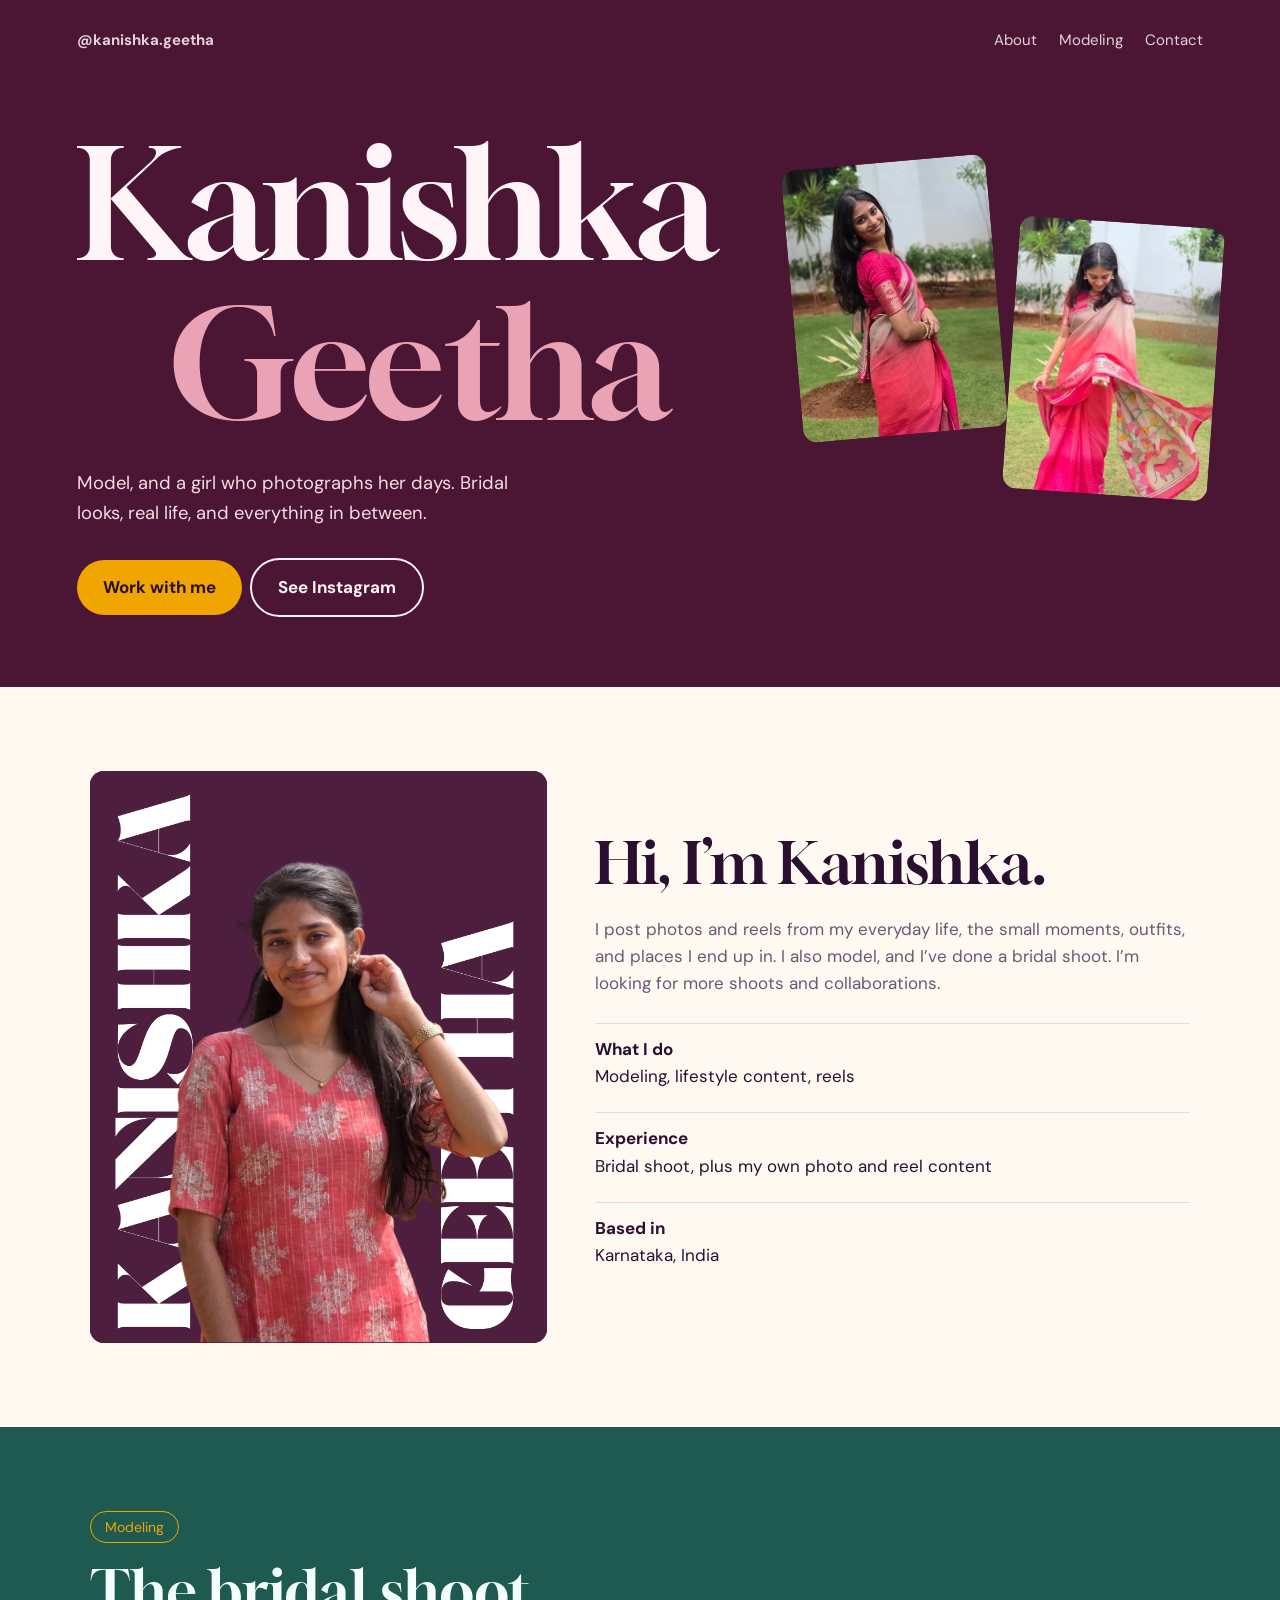
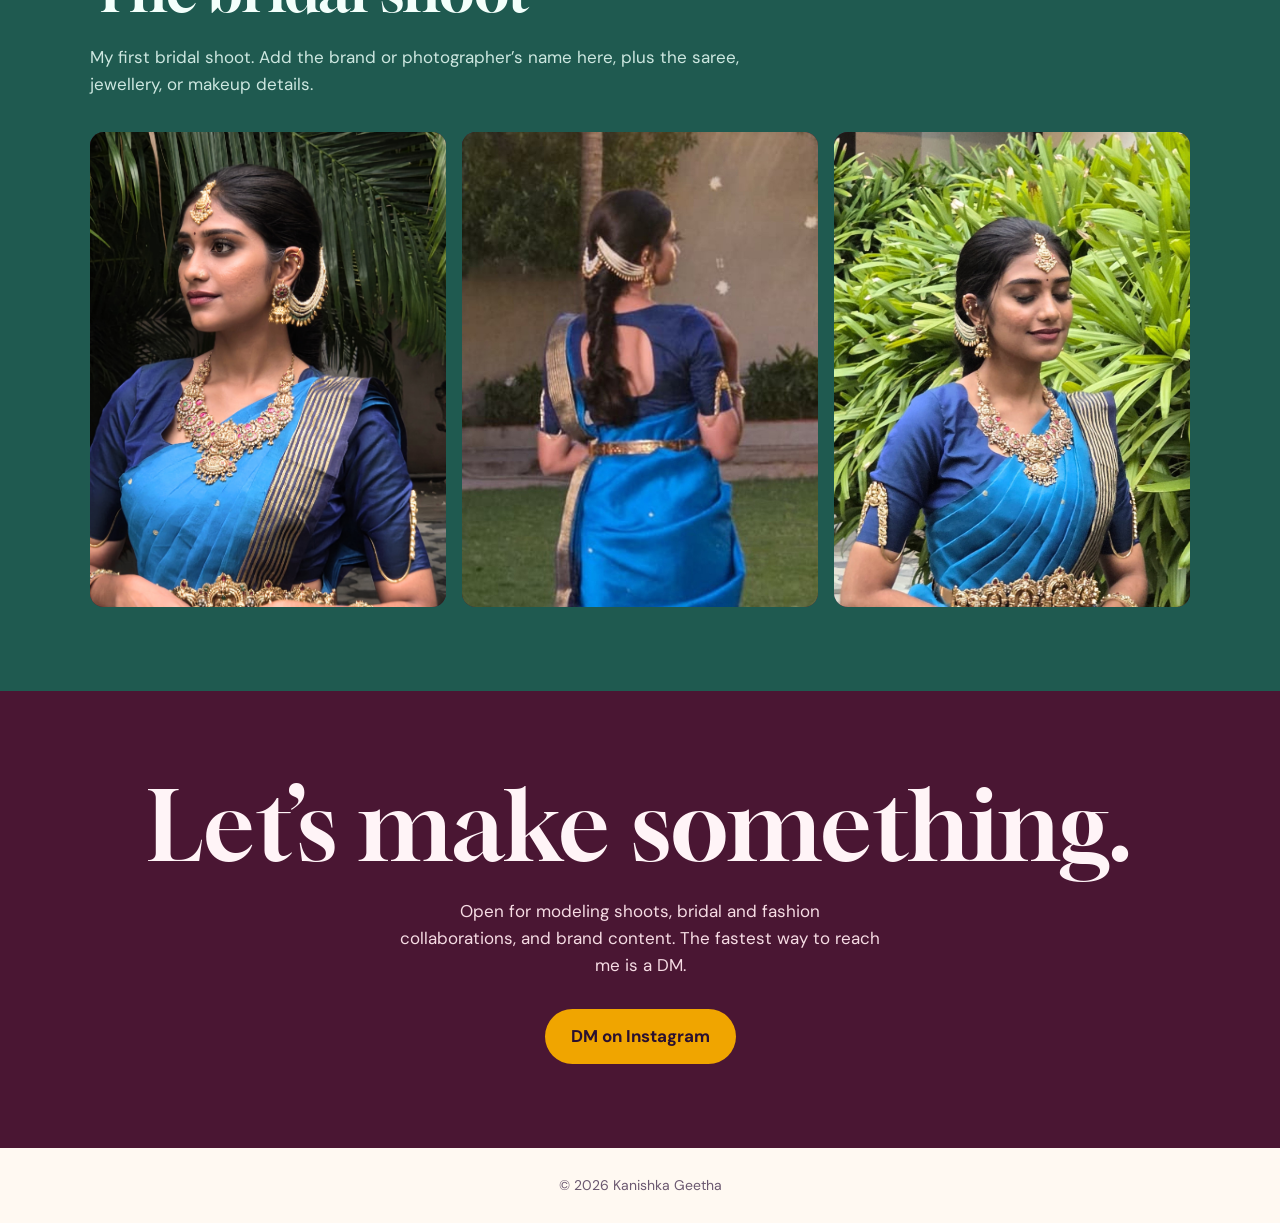
==== kanishka-portfolio/index.html @ 42a15562 "Initial commit - Instagram portfolio" ====
<!DOCTYPE html>
<html lang="en">
<head>
<meta charset="utf-8">
<meta name="viewport" content="width=device-width, initial-scale=1, viewport-fit=cover">
<title>Kanishka Geetha | Portfolio</title>
<link rel="stylesheet" href="https://fonts.googleapis.com/css2?family=Gloock&family=DM+Sans:wght@400;500;700&display=swap">
<style>
:root{
  --paper:#FFF9F2; --plum:#4A1633; --rose:#E9A3B5; --gold:#F0A500; --leaf:#1F5A50;
  --text:#2A1030; --muted:#6B5870; --line:#E9DCE3;
}
@media (prefers-color-scheme:dark){
  :root{--paper:#1B0C20;--text:#FBEFF3;--muted:#C9B3CF;--line:#432148;}
}
*{box-sizing:border-box}
html{scroll-behavior:smooth}
body{margin:0;background:var(--paper);color:var(--text);font-family:'DM Sans',system-ui,sans-serif;line-height:1.6;font-size:17px}
h1,h2{font-family:'Gloock',Georgia,serif;font-weight:400;line-height:1.05;margin:0}
a{color:inherit}
:focus-visible{outline:3px solid var(--gold);outline-offset:3px}

/* photo frames */
.ph{position:relative;display:block;border-radius:14px;overflow:hidden;background:var(--plum)}
.ph img{position:absolute;inset:0;width:100%;height:100%;object-fit:cover;object-position:center top}

/* hero */
.hero{background:var(--plum);color:#FFF4F7;padding:28px 6vw 70px;position:relative;overflow:hidden}
nav{display:flex;justify-content:space-between;flex-wrap:wrap;gap:16px;font-size:15px;margin-bottom:8vh}
nav a{text-decoration:none;opacity:.85}
nav a:hover{opacity:1}
nav .links{display:flex;gap:22px}
.hero h1{font-size:clamp(3.4rem,13vw,9.5rem);letter-spacing:-.02em;max-width:9ch}
.hero h1 span{display:block;color:var(--rose);margin-left:.6em}
.hero p{max-width:34ch;font-size:1.15rem;margin:26px 0 30px;color:#F6DCE4}
.btn{display:inline-block;background:var(--gold);color:#2A1030;font-weight:700;text-decoration:none;padding:14px 26px;border-radius:999px}
.btn.ghost{background:transparent;color:inherit;border:2px solid currentColor;margin-left:8px}
.heroframes{position:absolute;right:5vw;top:18vh;display:flex;gap:14px}
.heroframes .ph{width:clamp(110px,16vw,210px);aspect-ratio:3/4}
.heroframes .ph:nth-child(1){transform:rotate(-5deg)}
.heroframes .ph:nth-child(2){transform:translateY(60px) rotate(4deg)}
@media(max-width:760px){
  .heroframes{position:static;margin-top:40px;justify-content:center}
  .hero h1 span{margin-left:0}
}

/* sections */
section{padding:84px 6vw}
.wrap{max-width:1100px;margin:0 auto}
h2{font-size:clamp(2.2rem,5vw,3.6rem);margin-bottom:22px}
.lead{max-width:56ch;color:var(--muted)}

/* about */
.about{display:grid;grid-template-columns:1fr 1.3fr;gap:48px;align-items:center}
.about .ph{aspect-ratio:4/5}
.facts{list-style:none;padding:0;margin:26px 0 0;display:grid;gap:10px}
.facts li{padding:12px 0;border-top:1px solid var(--line)}
@media(max-width:760px){.about{grid-template-columns:1fr}}

/* bridal shoot */
.feature{background:var(--leaf);color:#F3FFFB}
.feature .lead{color:#CDE7E0}
.feature .grid{display:grid;grid-template-columns:repeat(auto-fit,minmax(200px,1fr));gap:16px;margin-top:34px}
.feature .ph{aspect-ratio:3/4}
.tag{display:inline-block;border:1.5px solid var(--gold);color:var(--gold);padding:4px 14px;border-radius:999px;font-size:14px;margin-bottom:18px}

/* everyday (for later) */
.masonry{columns:3 220px;column-gap:16px;margin-top:34px}
.masonry .ph{margin-bottom:16px;width:100%}
.masonry .ph:nth-child(3n+1){aspect-ratio:3/4}
.masonry .ph:nth-child(3n+2){aspect-ratio:1/1}
.masonry .ph:nth-child(3n){aspect-ratio:4/5}

/* reels (for later) */
.reels{display:grid;grid-template-columns:repeat(auto-fit,minmax(150px,220px));gap:16px;margin-top:34px}
.reels .ph{aspect-ratio:9/16}
.reels .ph::after{content:"";position:absolute;width:0;height:0;border-left:18px solid rgba(255,255,255,.95);border-top:11px solid transparent;border-bottom:11px solid transparent;top:14px;right:14px;filter:drop-shadow(0 1px 3px rgba(0,0,0,.5))}

/* contact */
.contact{background:var(--plum);color:#FFF4F7;text-align:center}
.contact h2{font-size:clamp(2.6rem,8vw,6rem)}
.contact p{max-width:40ch;margin:18px auto 30px;color:#F6DCE4}
footer{padding:26px 6vw;text-align:center;font-size:14px;color:var(--muted)}

@media(prefers-reduced-motion:reduce){html{scroll-behavior:auto}}
</style>
</head>
<body>

<header class="hero">
  <nav>
    <a href="#top"><strong>@kanishka.geetha</strong></a>
    <div class="links"><a href="#about">About</a><a href="#modeling">Modeling</a><a href="#contact">Contact</a></div>
  </nav>
  <h1 id="top">Kanishka<span>Geetha</span></h1>
  <p>Model, and a girl who photographs her days. Bridal looks, real life, and everything in between.</p>
  <a class="btn" href="#contact">Work with me</a><a class="btn ghost" href="https://www.instagram.com/kanishka.geetha" target="_blank" rel="noopener">See Instagram</a>
  <div class="heroframes">
    <div class="ph"><img src="images/Me%201.png" alt="Kanishka Geetha"></div>
    <div class="ph"><img src="images/Me%202.png" alt="Kanishka Geetha portrait"></div>
  </div>
</header>

<section id="about">
  <div class="wrap about">
    <div class="ph"><img src="images/Portait.jpeg" alt="Kanishka portrait"></div>
    <div>
      <h2>Hi, I’m Kanishka.</h2>
      <p class="lead">I post photos and reels from my everyday life, the small moments, outfits, and places I end up in. I also model, and I’ve done a bridal shoot. I’m looking for more shoots and collaborations.</p>
      <ul class="facts">
        <li><strong>What I do</strong><br>Modeling, lifestyle content, reels</li>
        <li><strong>Experience</strong><br>Bridal shoot, plus my own photo and reel content</li>
        <li><strong>Based in</strong><br>Karnataka, India</li>
      </ul>
    </div>
  </div>
</section>

<section id="modeling" class="feature">
  <div class="wrap">
    <span class="tag">Modeling</span>
    <h2>The bridal shoot</h2>
    <p class="lead">My first bridal shoot. Add the brand or photographer’s name here, plus the saree, jewellery, or makeup details.</p>
    <div class="grid">
      <div class="ph"><img src="images/Bridal%201.png" alt="Bridal shoot look one"></div>
      <div class="ph"><img src="images/Bridal%202.jpeg" alt="Bridal shoot look two"></div>
      <div class="ph"><img src="images/Bridal%203.jpeg" alt="Bridal shoot look three"></div>
    </div>
  </div>
</section>

<!--
  EVERYDAY SECTION (hidden for now).
  To show it: remove the opening and closing comment markers around this
  block, add your photos, and add <a href="#everyday">Everyday</a> to the nav.

<section id="everyday">
  <div class="wrap">
    <h2>Everyday, as it happens</h2>
    <p class="lead">Unplanned and unedited moments from my days.</p>
    <div class="masonry">
      <div class="ph"><img src="images/YOUR-PHOTO.jpg" alt=""></div>
    </div>
  </div>
</section>
-->

<!--
  REELS SECTION (hidden for now).
  To show it: remove the opening and closing comment markers around this
  block, put your reel cover image in the images folder, and add
  <a href="#reels">Reels</a> to the nav.

<section id="reels" style="padding-top:0">
  <div class="wrap">
    <h2>Reels</h2>
    <p class="lead">A peek at my reels. Tap one to watch it on Instagram.</p>
    <div class="reels">
      <a class="ph" href="https://www.instagram.com/kanishka.geetha" target="_blank" rel="noopener"><img src="images/YOUR-REEL-COVER.jpg" alt="Reel cover"></a>
    </div>
  </div>
</section>
-->

<section id="contact" class="contact">
  <div class="wrap">
    <h2>Let’s make something.</h2>
    <p>Open for modeling shoots, bridal and fashion collaborations, and brand content. The fastest way to reach me is a DM.</p>
    <a class="btn" href="https://www.instagram.com/kanishka.geetha" target="_blank" rel="noopener">DM on Instagram</a>
  </div>
</section>

<footer>© 2026 Kanishka Geetha</footer>

</body>
</html>
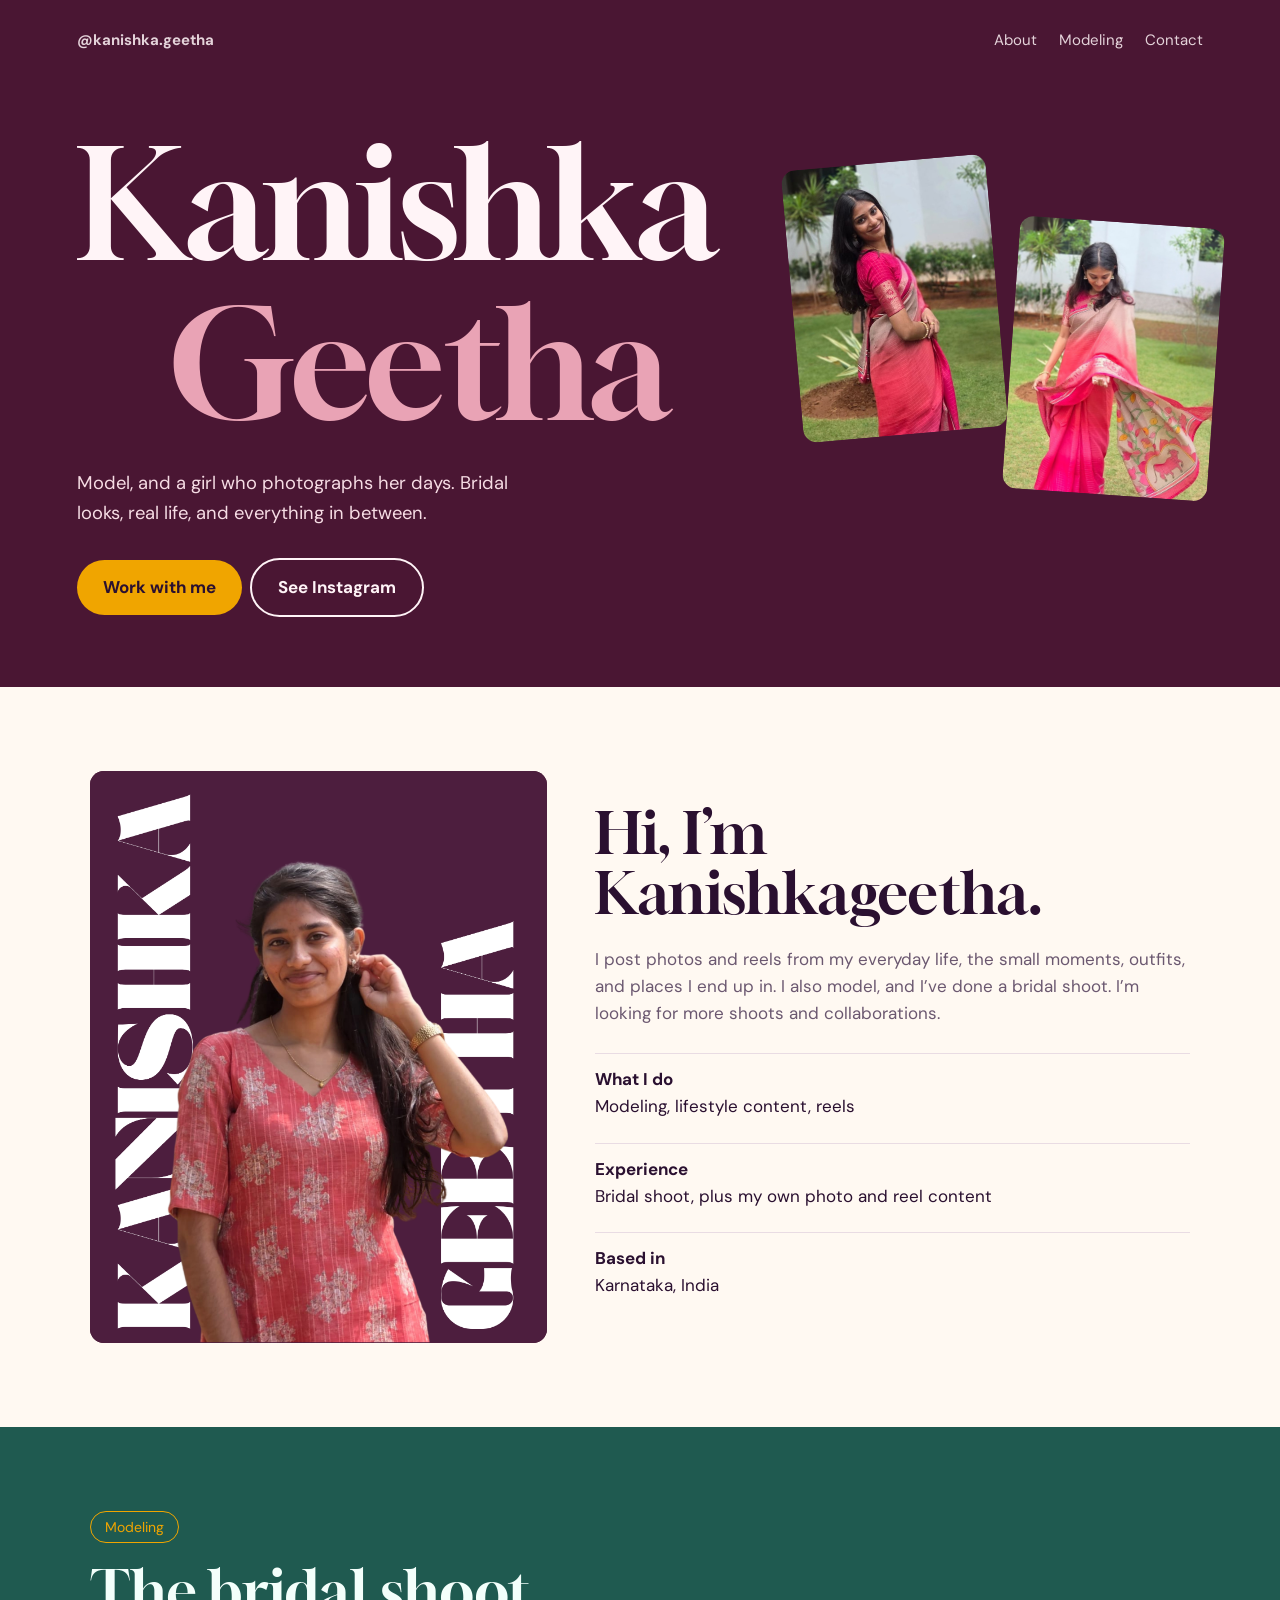
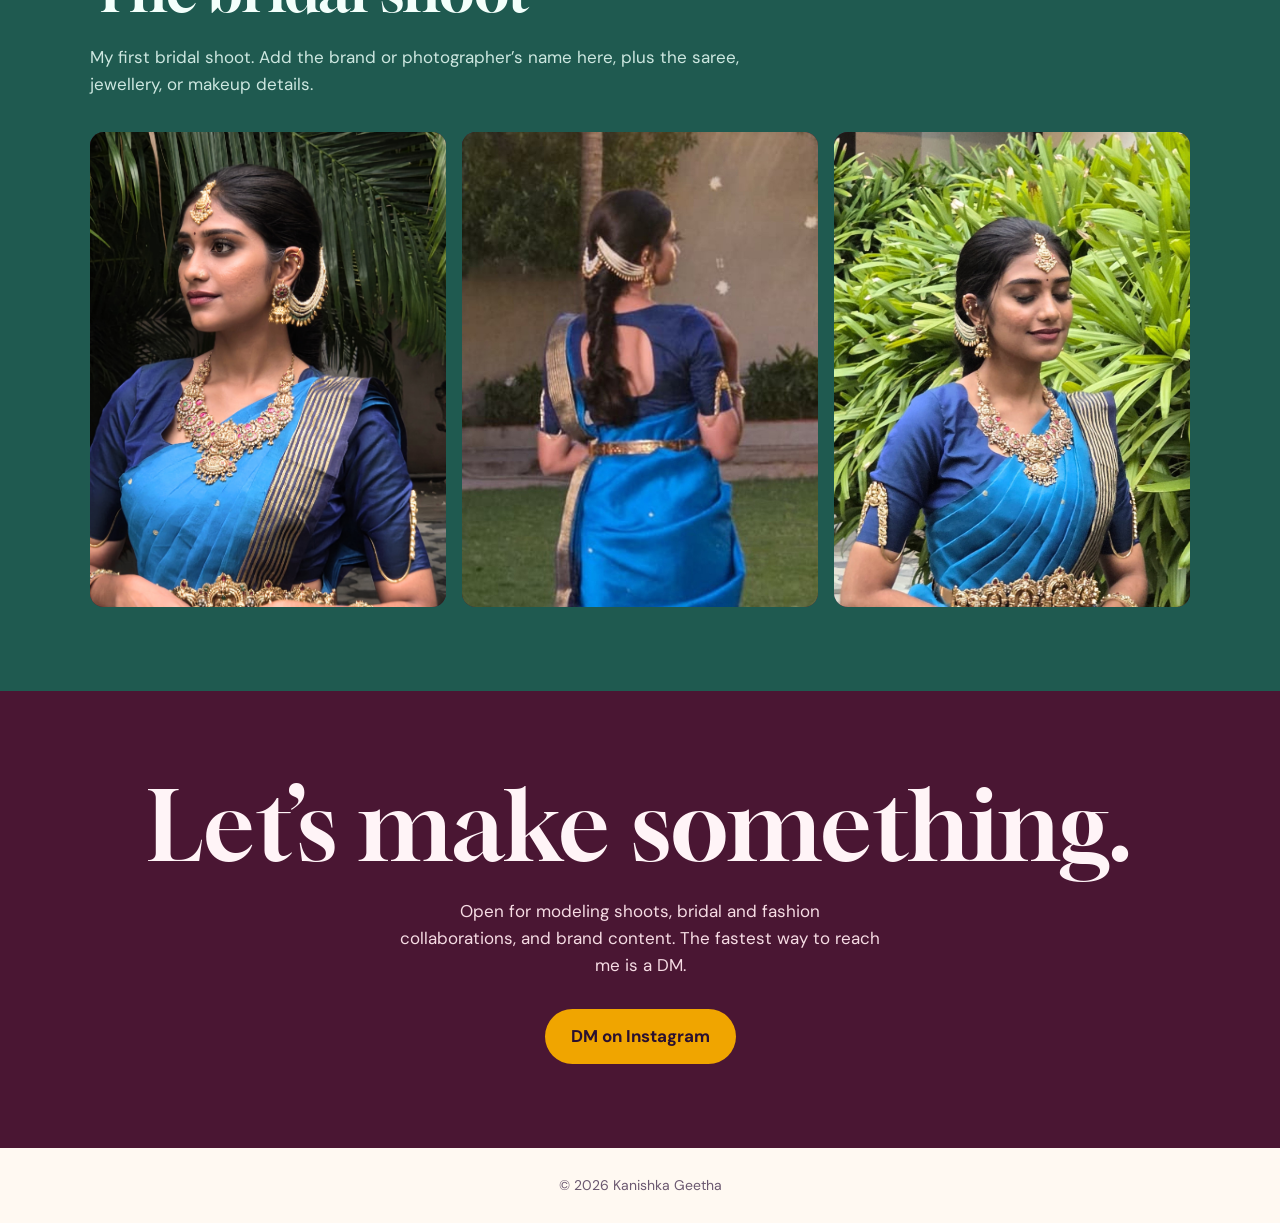
==== commit aa82d9e2: "Connect local project to Github" ====
--- a/kanishka-portfolio/index.html
+++ b/kanishka-portfolio/index.html
@@ -1,135 +1,390 @@
-<!DOCTYPE html>
+<!doctype html>
 <html lang="en">
-<head>
-<meta charset="utf-8">
-<meta name="viewport" content="width=device-width, initial-scale=1, viewport-fit=cover">
-<title>Kanishka Geetha | Portfolio</title>
-<link rel="stylesheet" href="https://fonts.googleapis.com/css2?family=Gloock&family=DM+Sans:wght@400;500;700&display=swap">
-<style>
-:root{
-  --paper:#FFF9F2; --plum:#4A1633; --rose:#E9A3B5; --gold:#F0A500; --leaf:#1F5A50;
-  --text:#2A1030; --muted:#6B5870; --line:#E9DCE3;
-}
-@media (prefers-color-scheme:dark){
-  :root{--paper:#1B0C20;--text:#FBEFF3;--muted:#C9B3CF;--line:#432148;}
-}
-*{box-sizing:border-box}
-html{scroll-behavior:smooth}
-body{margin:0;background:var(--paper);color:var(--text);font-family:'DM Sans',system-ui,sans-serif;line-height:1.6;font-size:17px}
-h1,h2{font-family:'Gloock',Georgia,serif;font-weight:400;line-height:1.05;margin:0}
-a{color:inherit}
-:focus-visible{outline:3px solid var(--gold);outline-offset:3px}
-
-/* photo frames */
-.ph{position:relative;display:block;border-radius:14px;overflow:hidden;background:var(--plum)}
-.ph img{position:absolute;inset:0;width:100%;height:100%;object-fit:cover;object-position:center top}
-
-/* hero */
-.hero{background:var(--plum);color:#FFF4F7;padding:28px 6vw 70px;position:relative;overflow:hidden}
-nav{display:flex;justify-content:space-between;flex-wrap:wrap;gap:16px;font-size:15px;margin-bottom:8vh}
-nav a{text-decoration:none;opacity:.85}
-nav a:hover{opacity:1}
-nav .links{display:flex;gap:22px}
-.hero h1{font-size:clamp(3.4rem,13vw,9.5rem);letter-spacing:-.02em;max-width:9ch}
-.hero h1 span{display:block;color:var(--rose);margin-left:.6em}
-.hero p{max-width:34ch;font-size:1.15rem;margin:26px 0 30px;color:#F6DCE4}
-.btn{display:inline-block;background:var(--gold);color:#2A1030;font-weight:700;text-decoration:none;padding:14px 26px;border-radius:999px}
-.btn.ghost{background:transparent;color:inherit;border:2px solid currentColor;margin-left:8px}
-.heroframes{position:absolute;right:5vw;top:18vh;display:flex;gap:14px}
-.heroframes .ph{width:clamp(110px,16vw,210px);aspect-ratio:3/4}
-.heroframes .ph:nth-child(1){transform:rotate(-5deg)}
-.heroframes .ph:nth-child(2){transform:translateY(60px) rotate(4deg)}
-@media(max-width:760px){
-  .heroframes{position:static;margin-top:40px;justify-content:center}
-  .hero h1 span{margin-left:0}
-}
-
-/* sections */
-section{padding:84px 6vw}
-.wrap{max-width:1100px;margin:0 auto}
-h2{font-size:clamp(2.2rem,5vw,3.6rem);margin-bottom:22px}
-.lead{max-width:56ch;color:var(--muted)}
-
-/* about */
-.about{display:grid;grid-template-columns:1fr 1.3fr;gap:48px;align-items:center}
-.about .ph{aspect-ratio:4/5}
-.facts{list-style:none;padding:0;margin:26px 0 0;display:grid;gap:10px}
-.facts li{padding:12px 0;border-top:1px solid var(--line)}
-@media(max-width:760px){.about{grid-template-columns:1fr}}
-
-/* bridal shoot */
-.feature{background:var(--leaf);color:#F3FFFB}
-.feature .lead{color:#CDE7E0}
-.feature .grid{display:grid;grid-template-columns:repeat(auto-fit,minmax(200px,1fr));gap:16px;margin-top:34px}
-.feature .ph{aspect-ratio:3/4}
-.tag{display:inline-block;border:1.5px solid var(--gold);color:var(--gold);padding:4px 14px;border-radius:999px;font-size:14px;margin-bottom:18px}
-
-/* everyday (for later) */
-.masonry{columns:3 220px;column-gap:16px;margin-top:34px}
-.masonry .ph{margin-bottom:16px;width:100%}
-.masonry .ph:nth-child(3n+1){aspect-ratio:3/4}
-.masonry .ph:nth-child(3n+2){aspect-ratio:1/1}
-.masonry .ph:nth-child(3n){aspect-ratio:4/5}
-
-/* reels (for later) */
-.reels{display:grid;grid-template-columns:repeat(auto-fit,minmax(150px,220px));gap:16px;margin-top:34px}
-.reels .ph{aspect-ratio:9/16}
-.reels .ph::after{content:"";position:absolute;width:0;height:0;border-left:18px solid rgba(255,255,255,.95);border-top:11px solid transparent;border-bottom:11px solid transparent;top:14px;right:14px;filter:drop-shadow(0 1px 3px rgba(0,0,0,.5))}
-
-/* contact */
-.contact{background:var(--plum);color:#FFF4F7;text-align:center}
-.contact h2{font-size:clamp(2.6rem,8vw,6rem)}
-.contact p{max-width:40ch;margin:18px auto 30px;color:#F6DCE4}
-footer{padding:26px 6vw;text-align:center;font-size:14px;color:var(--muted)}
-
-@media(prefers-reduced-motion:reduce){html{scroll-behavior:auto}}
-</style>
-</head>
-<body>
-
-<header class="hero">
-  <nav>
-    <a href="#top"><strong>@kanishka.geetha</strong></a>
-    <div class="links"><a href="#about">About</a><a href="#modeling">Modeling</a><a href="#contact">Contact</a></div>
-  </nav>
-  <h1 id="top">Kanishka<span>Geetha</span></h1>
-  <p>Model, and a girl who photographs her days. Bridal looks, real life, and everything in between.</p>
-  <a class="btn" href="#contact">Work with me</a><a class="btn ghost" href="https://www.instagram.com/kanishka.geetha" target="_blank" rel="noopener">See Instagram</a>
-  <div class="heroframes">
-    <div class="ph"><img src="images/Me%201.png" alt="Kanishka Geetha"></div>
-    <div class="ph"><img src="images/Me%202.png" alt="Kanishka Geetha portrait"></div>
-  </div>
-</header>
-
-<section id="about">
-  <div class="wrap about">
-    <div class="ph"><img src="images/Portait.jpeg" alt="Kanishka portrait"></div>
-    <div>
-      <h2>Hi, I’m Kanishka.</h2>
-      <p class="lead">I post photos and reels from my everyday life, the small moments, outfits, and places I end up in. I also model, and I’ve done a bridal shoot. I’m looking for more shoots and collaborations.</p>
-      <ul class="facts">
-        <li><strong>What I do</strong><br>Modeling, lifestyle content, reels</li>
-        <li><strong>Experience</strong><br>Bridal shoot, plus my own photo and reel content</li>
-        <li><strong>Based in</strong><br>Karnataka, India</li>
-      </ul>
-    </div>
-  </div>
-</section>
-
-<section id="modeling" class="feature">
-  <div class="wrap">
-    <span class="tag">Modeling</span>
-    <h2>The bridal shoot</h2>
-    <p class="lead">My first bridal shoot. Add the brand or photographer’s name here, plus the saree, jewellery, or makeup details.</p>
-    <div class="grid">
-      <div class="ph"><img src="images/Bridal%201.png" alt="Bridal shoot look one"></div>
-      <div class="ph"><img src="images/Bridal%202.jpeg" alt="Bridal shoot look two"></div>
-      <div class="ph"><img src="images/Bridal%203.jpeg" alt="Bridal shoot look three"></div>
-    </div>
-  </div>
-</section>
-
-<!--
+  <head>
+    <meta charset="utf-8" />
+    <meta
+      name="viewport"
+      content="width=device-width, initial-scale=1, viewport-fit=cover"
+    />
+    <title>Kanishka Geetha | Portfolio</title>
+    <link
+      rel="stylesheet"
+      href="https://fonts.googleapis.com/css2?family=Gloock&family=DM+Sans:wght@400;500;700&display=swap"
+    />
+    <style>
+      :root {
+        --paper: #fff9f2;
+        --plum: #4a1633;
+        --rose: #e9a3b5;
+        --gold: #f0a500;
+        --leaf: #1f5a50;
+        --text: #2a1030;
+        --muted: #6b5870;
+        --line: #e9dce3;
+      }
+      @media (prefers-color-scheme: dark) {
+        :root {
+          --paper: #1b0c20;
+          --text: #fbeff3;
+          --muted: #c9b3cf;
+          --line: #432148;
+        }
+      }
+      * {
+        box-sizing: border-box;
+      }
+      html {
+        scroll-behavior: smooth;
+      }
+      body {
+        margin: 0;
+        background: var(--paper);
+        color: var(--text);
+        font-family: "DM Sans", system-ui, sans-serif;
+        line-height: 1.6;
+        font-size: 17px;
+      }
+      h1,
+      h2 {
+        font-family: "Gloock", Georgia, serif;
+        font-weight: 400;
+        line-height: 1.05;
+        margin: 0;
+      }
+      a {
+        color: inherit;
+      }
+      :focus-visible {
+        outline: 3px solid var(--gold);
+        outline-offset: 3px;
+      }
+
+      /* photo frames */
+      .ph {
+        position: relative;
+        display: block;
+        border-radius: 14px;
+        overflow: hidden;
+        background: var(--plum);
+      }
+      .ph img {
+        position: absolute;
+        inset: 0;
+        width: 100%;
+        height: 100%;
+        object-fit: cover;
+        object-position: center top;
+      }
+
+      /* hero */
+      .hero {
+        background: var(--plum);
+        color: #fff4f7;
+        padding: 28px 6vw 70px;
+        position: relative;
+        overflow: hidden;
+      }
+      nav {
+        display: flex;
+        justify-content: space-between;
+        flex-wrap: wrap;
+        gap: 16px;
+        font-size: 15px;
+        margin-bottom: 8vh;
+      }
+      nav a {
+        text-decoration: none;
+        opacity: 0.85;
+      }
+      nav a:hover {
+        opacity: 1;
+      }
+      nav .links {
+        display: flex;
+        gap: 22px;
+      }
+      .hero h1 {
+        font-size: clamp(3.4rem, 13vw, 9.5rem);
+        letter-spacing: -0.02em;
+        max-width: 9ch;
+      }
+      .hero h1 span {
+        display: block;
+        color: var(--rose);
+        margin-left: 0.6em;
+      }
+      .hero p {
+        max-width: 34ch;
+        font-size: 1.15rem;
+        margin: 26px 0 30px;
+        color: #f6dce4;
+      }
+      .btn {
+        display: inline-block;
+        background: var(--gold);
+        color: #2a1030;
+        font-weight: 700;
+        text-decoration: none;
+        padding: 14px 26px;
+        border-radius: 999px;
+      }
+      .btn.ghost {
+        background: transparent;
+        color: inherit;
+        border: 2px solid currentColor;
+        margin-left: 8px;
+      }
+      .heroframes {
+        position: absolute;
+        right: 5vw;
+        top: 18vh;
+        display: flex;
+        gap: 14px;
+      }
+      .heroframes .ph {
+        width: clamp(110px, 16vw, 210px);
+        aspect-ratio: 3/4;
+      }
+      .heroframes .ph:nth-child(1) {
+        transform: rotate(-5deg);
+      }
+      .heroframes .ph:nth-child(2) {
+        transform: translateY(60px) rotate(4deg);
+      }
+      @media (max-width: 760px) {
+        .heroframes {
+          position: static;
+          margin-top: 40px;
+          justify-content: center;
+        }
+        .hero h1 span {
+          margin-left: 0;
+        }
+      }
+
+      /* sections */
+      section {
+        padding: 84px 6vw;
+      }
+      .wrap {
+        max-width: 1100px;
+        margin: 0 auto;
+      }
+      h2 {
+        font-size: clamp(2.2rem, 5vw, 3.6rem);
+        margin-bottom: 22px;
+      }
+      .lead {
+        max-width: 56ch;
+        color: var(--muted);
+      }
+
+      /* about */
+      .about {
+        display: grid;
+        grid-template-columns: 1fr 1.3fr;
+        gap: 48px;
+        align-items: center;
+      }
+      .about .ph {
+        aspect-ratio: 4/5;
+      }
+      .facts {
+        list-style: none;
+        padding: 0;
+        margin: 26px 0 0;
+        display: grid;
+        gap: 10px;
+      }
+      .facts li {
+        padding: 12px 0;
+        border-top: 1px solid var(--line);
+      }
+      @media (max-width: 760px) {
+        .about {
+          grid-template-columns: 1fr;
+        }
+      }
+
+      /* bridal shoot */
+      .feature {
+        background: var(--leaf);
+        color: #f3fffb;
+      }
+      .feature .lead {
+        color: #cde7e0;
+      }
+      .feature .grid {
+        display: grid;
+        grid-template-columns: repeat(auto-fit, minmax(200px, 1fr));
+        gap: 16px;
+        margin-top: 34px;
+      }
+      .feature .ph {
+        aspect-ratio: 3/4;
+      }
+      .tag {
+        display: inline-block;
+        border: 1.5px solid var(--gold);
+        color: var(--gold);
+        padding: 4px 14px;
+        border-radius: 999px;
+        font-size: 14px;
+        margin-bottom: 18px;
+      }
+
+      /* everyday (for later) */
+      .masonry {
+        columns: 3 220px;
+        column-gap: 16px;
+        margin-top: 34px;
+      }
+      .masonry .ph {
+        margin-bottom: 16px;
+        width: 100%;
+      }
+      .masonry .ph:nth-child(3n + 1) {
+        aspect-ratio: 3/4;
+      }
+      .masonry .ph:nth-child(3n + 2) {
+        aspect-ratio: 1/1;
+      }
+      .masonry .ph:nth-child(3n) {
+        aspect-ratio: 4/5;
+      }
+
+      /* reels (for later) */
+      .reels {
+        display: grid;
+        grid-template-columns: repeat(auto-fit, minmax(150px, 220px));
+        gap: 16px;
+        margin-top: 34px;
+      }
+      .reels .ph {
+        aspect-ratio: 9/16;
+      }
+      .reels .ph::after {
+        content: "";
+        position: absolute;
+        width: 0;
+        height: 0;
+        border-left: 18px solid rgba(255, 255, 255, 0.95);
+        border-top: 11px solid transparent;
+        border-bottom: 11px solid transparent;
+        top: 14px;
+        right: 14px;
+        filter: drop-shadow(0 1px 3px rgba(0, 0, 0, 0.5));
+      }
+
+      /* contact */
+      .contact {
+        background: var(--plum);
+        color: #fff4f7;
+        text-align: center;
+      }
+      .contact h2 {
+        font-size: clamp(2.6rem, 8vw, 6rem);
+      }
+      .contact p {
+        max-width: 40ch;
+        margin: 18px auto 30px;
+        color: #f6dce4;
+      }
+      footer {
+        padding: 26px 6vw;
+        text-align: center;
+        font-size: 14px;
+        color: var(--muted);
+      }
+
+      @media (prefers-reduced-motion: reduce) {
+        html {
+          scroll-behavior: auto;
+        }
+      }
+    </style>
+  </head>
+  <body>
+    <header class="hero">
+      <nav>
+        <a href="#top"><strong>@kanishka.geetha</strong></a>
+        <div class="links">
+          <a href="#about">About</a><a href="#modeling">Modeling</a
+          ><a href="#contact">Contact</a>
+        </div>
+      </nav>
+      <h1 id="top">Kanishka<span>Geetha</span></h1>
+      <p>
+        Model, and a girl who photographs her days. Bridal looks, real life, and
+        everything in between.
+      </p>
+      <a class="btn" href="#contact">Work with me</a
+      ><a
+        class="btn ghost"
+        href="https://www.instagram.com/kanishka.geetha"
+        target="_blank"
+        rel="noopener"
+        >See Instagram</a
+      >
+      <div class="heroframes">
+        <div class="ph">
+          <img src="images/Me%201.png" alt="Kanishka Geetha" />
+        </div>
+        <div class="ph">
+          <img src="images/Me%202.png" alt="Kanishka Geetha portrait" />
+        </div>
+      </div>
+    </header>
+
+    <section id="about">
+      <div class="wrap about">
+        <div class="ph">
+          <img src="images/Portait.jpeg" alt="Kanishka portrait" />
+        </div>
+        <div>
+          <h2>Hi, I’m Kanishkageetha.</h2>
+          <p class="lead">
+            I post photos and reels from my everyday life, the small moments,
+            outfits, and places I end up in. I also model, and I’ve done a
+            bridal shoot. I’m looking for more shoots and collaborations.
+          </p>
+          <ul class="facts">
+            <li>
+              <strong>What I do</strong><br />Modeling, lifestyle content, reels
+            </li>
+            <li>
+              <strong>Experience</strong><br />Bridal shoot, plus my own photo
+              and reel content
+            </li>
+            <li><strong>Based in</strong><br />Karnataka, India</li>
+          </ul>
+        </div>
+      </div>
+    </section>
+
+    <section id="modeling" class="feature">
+      <div class="wrap">
+        <span class="tag">Modeling</span>
+        <h2>The bridal shoot</h2>
+        <p class="lead">
+          My first bridal shoot. Add the brand or photographer’s name here, plus
+          the saree, jewellery, or makeup details.
+        </p>
+        <div class="grid">
+          <div class="ph">
+            <img src="images/Bridal%201.png" alt="Bridal shoot look one" />
+          </div>
+          <div class="ph">
+            <img src="images/Bridal%202.jpeg" alt="Bridal shoot look two" />
+          </div>
+          <div class="ph">
+            <img src="images/Bridal%203.jpeg" alt="Bridal shoot look three" />
+          </div>
+        </div>
+      </div>
+    </section>
+
+    <!--
   EVERYDAY SECTION (hidden for now).
   To show it: remove the opening and closing comment markers around this
   block, add your photos, and add <a href="#everyday">Everyday</a> to the nav.
@@ -145,7 +400,7 @@
 </section>
 -->
 
-<!--
+    <!--
   REELS SECTION (hidden for now).
   To show it: remove the opening and closing comment markers around this
   block, put your reel cover image in the images folder, and add
@@ -162,15 +417,23 @@
 </section>
 -->
 
-<section id="contact" class="contact">
-  <div class="wrap">
-    <h2>Let’s make something.</h2>
-    <p>Open for modeling shoots, bridal and fashion collaborations, and brand content. The fastest way to reach me is a DM.</p>
-    <a class="btn" href="https://www.instagram.com/kanishka.geetha" target="_blank" rel="noopener">DM on Instagram</a>
-  </div>
-</section>
-
-<footer>© 2026 Kanishka Geetha</footer>
-
-</body>
-</html>+    <section id="contact" class="contact">
+      <div class="wrap">
+        <h2>Let’s make something.</h2>
+        <p>
+          Open for modeling shoots, bridal and fashion collaborations, and brand
+          content. The fastest way to reach me is a DM.
+        </p>
+        <a
+          class="btn"
+          href="https://www.instagram.com/kanishka.geetha"
+          target="_blank"
+          rel="noopener"
+          >DM on Instagram</a
+        >
+      </div>
+    </section>
+
+    <footer>© 2026 Kanishka Geetha</footer>
+  </body>
+</html>
